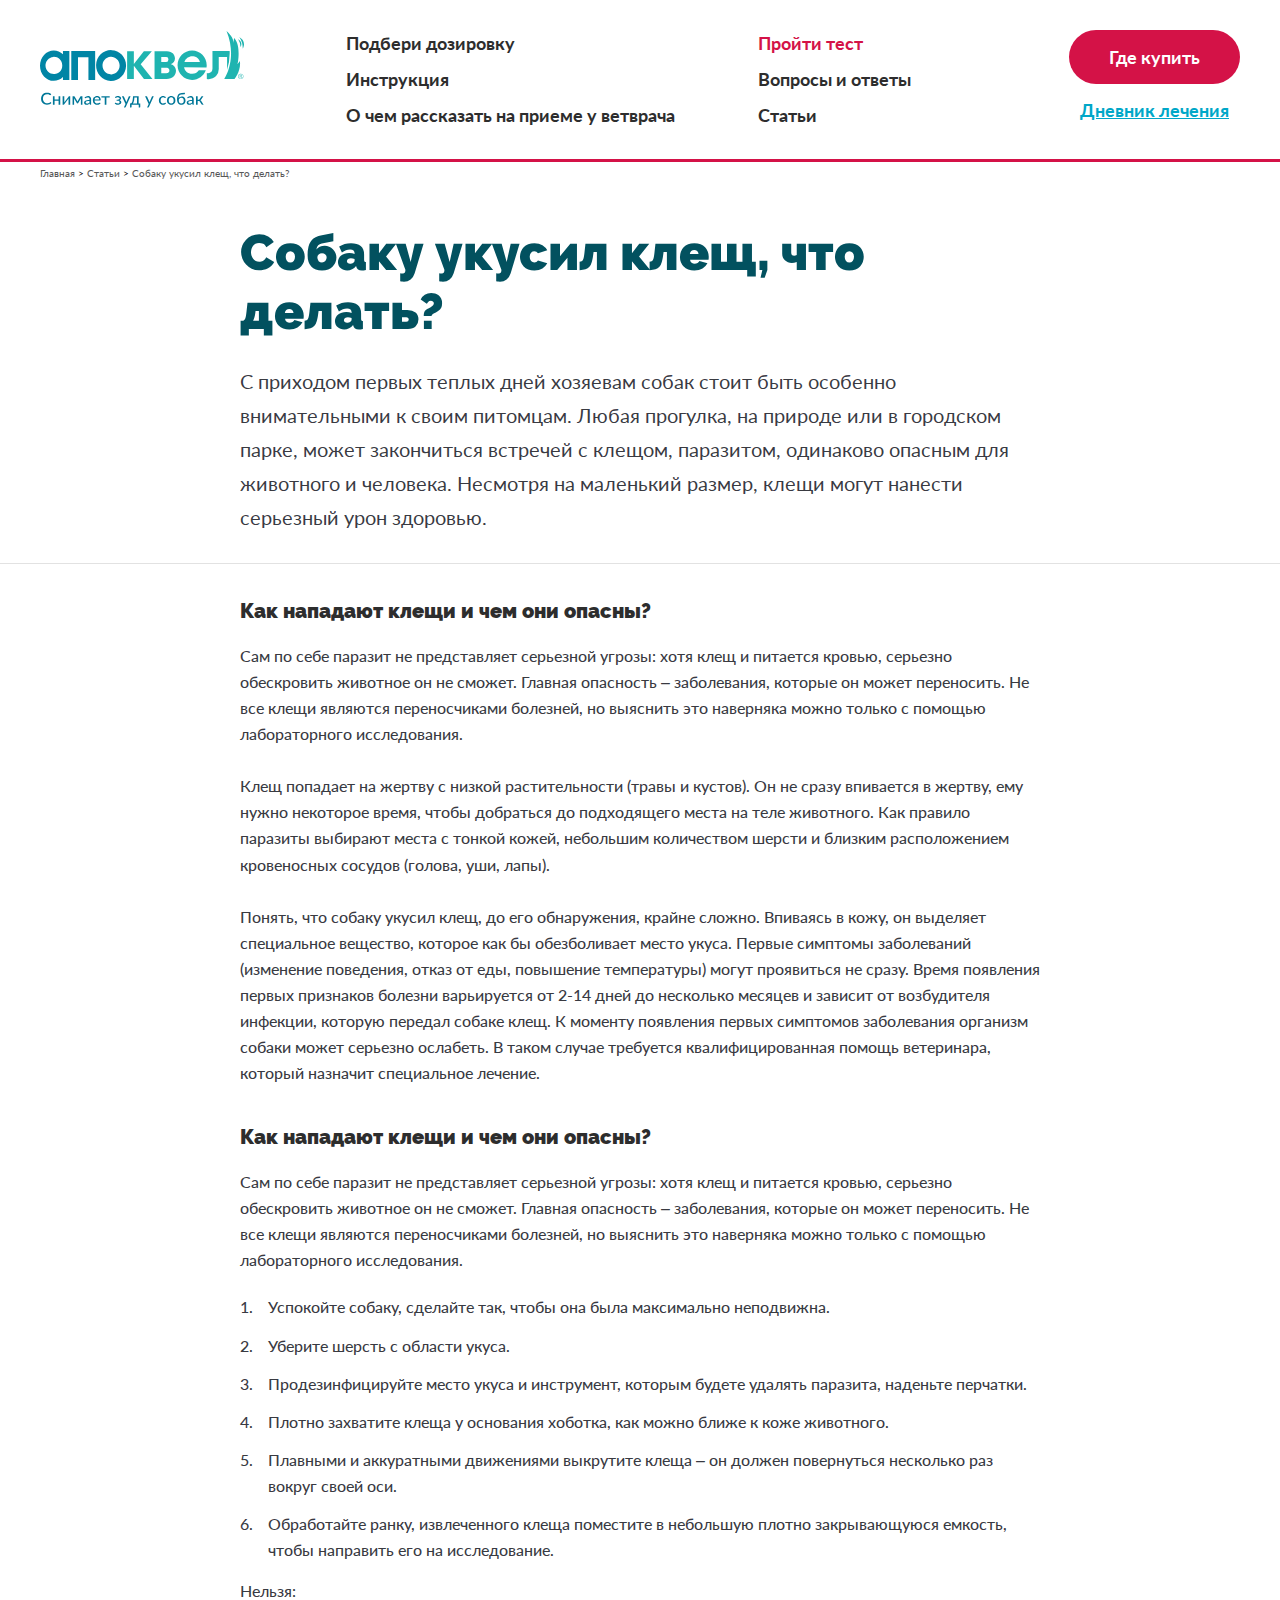
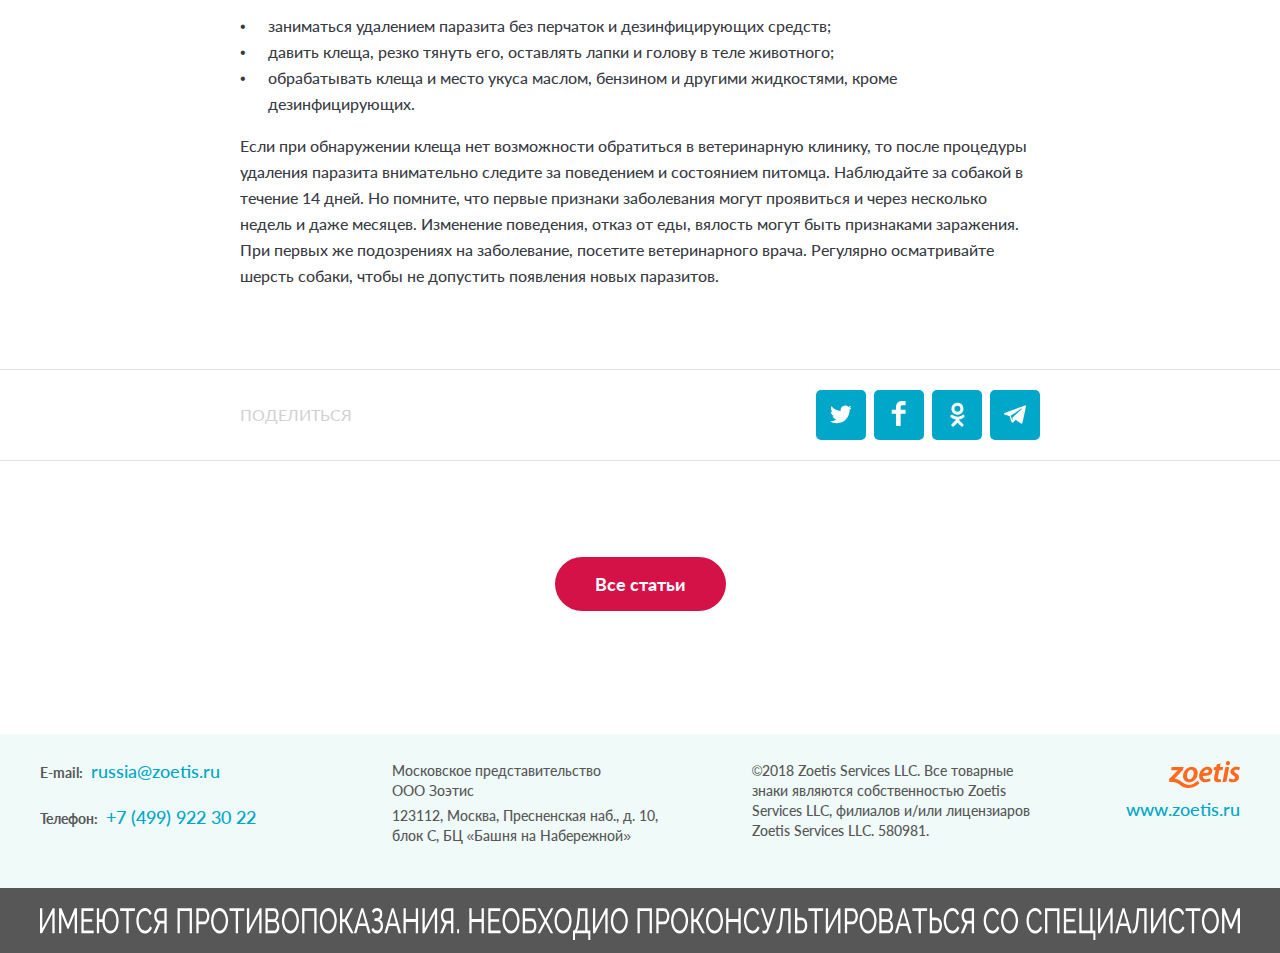
==== article.html @ 3fef0520 "Update 2019-03-25T12:19:50.492Z" ====
<!DOCTYPE html>
<html lang="ru">

<head>
    <meta charset="utf-8">
    <meta name="viewport" content="width=device-width, initial-scale=1, maximum-scale=1, minimal-ui">
    <meta http-equiv="X-UA-Compatible" content="IE=11">
    <title>Симпарика | Статья</title>
    <meta name="description" content="">
    <meta name="keywords" content="">
    <link rel="apple-touch-icon" sizes="180x180" href="favicons/apple-touch-icon.png">
    <link rel="icon" type="image/png" sizes="32x32" href="favicons/favicon-32x32.png">
    <link rel="icon" type="image/png" sizes="16x16" href="favicons/favicon-16x16.png">
    <link rel="manifest" href="favicons/site.webmanifest">
    <link rel="mask-icon" href="favicons/safari-pinned-tab.svg" color="#5bbad5">
    <link rel="shortcut icon" href="favicons/favicon.ico">
    <meta name="msapplication-TileColor" content="#ffffff">
    <meta name="msapplication-config" content="favicons/browserconfig.xml">
    <meta name="theme-color" content="#ffffff">
    <link href="assets/styles/app.min.css" rel="stylesheet">
    <script src="assets/scripts/libs/jquery.min.js"></script>
    <script src="https://cdn.polyfill.io/v2/polyfill.min.js?features=es5,es6,es7,default-3.6,Object.values&amp;flags=gated&amp;version=latest&amp;unknown=ignore"></script>
</head>

<body>
    <div class="header">
        <div class="container container_full header__container">
            <div class="burger-button js-burger-button header__burger"><span></span></div><a class="header__logo"><img src="assets/images/logo.svg" /></a>
            <nav class="header__nav">
                <ul class="header__menu">
                    <li class="header__item header__item_mobile"><a class="header__link" href="index.html">Главная</a></li>
                    <li class="header__item"><a class="header__link" href="selection.html">Подбери дозировку</a></li>
                    <li class="header__item"><a class="header__link" href="instruction.html">Инструкция</a></li>
                    <li class="header__item"><a class="header__link" href="doctor.html">О чем рассказать на приеме у ветврача</a></li>
                    <li class="header__item"><a class="header__link is-active" href="test.html">Пройти тест</a></li>
                    <li class="header__item"><a class="header__link" href="faq.html">Вопросы и ответы</a></li>
                    <li class="header__item"><a class="header__link" href="articles.html">Статьи</a></li>
                    <li class="header__item header__item_mobile"><a class="header__link" href="index.html">Дневник лечения</a></li>
                </ul>
                <div class="header__buttons"><a class="button header__button" href="shops.html">Где купить</a><a class="header__buttonlink" href="#">Дневник лечения</a></div>
            </nav><a class="button header__mobilebutton" href="test.html">Где купить</a>
        </div>
    </div>
    <section class="breadcrumbs">
        <div class="container">
            <ul class="breadcrumbs__list">
                <li class="breadcrumbs__item"><a class="breadcrumbs__link" href="#">Главная</a></li>
                <li class="breadcrumbs__item"><a class="breadcrumbs__link" href="#">Статьи</a></li>
                <li class="breadcrumbs__item"><a class="breadcrumbs__link" href="#">Собаку укусил клещ, что делать?</a></li>
            </ul>
        </div>
    </section>
    <section class="section section_padding_two">
        <div class="article">
            <div class="article__head">
                <div class="container container_small">
                    <h1 class="article__title">Собаку укусил клещ, что делать?</h1>
                    <div class="article__description">С приходом первых теплых дней хозяевам собак стоит быть особенно внимательными к своим питомцам. Любая прогулка, на природе или в городском парке, может закончиться встречей с клещом, паразитом, одинаково опасным для животного и человека. Несмотря на маленький размер, клещи могут нанести серьезный урон здоровью.</div>
                </div>
            </div>
            <div class="article__content">
                <div class="container container_small">
                    <div class="content-zone content-zone content-zone_article">
                        <h2>Как нападают клещи и чем они опасны?</h2>
                        <p>Сам по себе паразит не представляет серьезной угрозы: хотя клещ и питается кровью, серьезно обескровить животное он не сможет. Главная опасность – заболевания, которые он может переносить. Не все клещи являются переносчиками болезней, но выяснить это наверняка можно только с помощью лабораторного исследования.</p>
                        <p>Клещ попадает на жертву с низкой растительности (травы и кустов). Он не сразу впивается в жертву, ему нужно некоторое время, чтобы добраться до подходящего места на теле животного. Как правило паразиты выбирают места с тонкой кожей, небольшим количеством шерсти и близким расположением кровеносных сосудов (голова, уши, лапы).</p>
                        <p>Понять, что собаку укусил клещ, до его обнаружения, крайне сложно. Впиваясь в кожу, он выделяет специальное вещество, которое как бы обезболивает место укуса. Первые симптомы заболеваний (изменение поведения, отказ от еды, повышение температуры) могут проявиться не сразу. Время появления первых признаков болезни варьируется от 2-14 дней до несколько месяцев и зависит от возбудителя инфекции, которую передал собаке клещ. К моменту появления первых симптомов заболевания организм собаки может серьезно ослабеть. В таком случае требуется квалифицированная помощь ветеринара, который назначит специальное лечение.</p>
                        <h2>Как нападают клещи и чем они опасны?</h2>
                        <p>Сам по себе паразит не представляет серьезной угрозы: хотя клещ и питается кровью, серьезно обескровить животное он не сможет. Главная опасность – заболевания, которые он может переносить. Не все клещи являются переносчиками болезней, но выяснить это наверняка можно только с помощью лабораторного исследования.</p>
                        <ol>
                            <li>Успокойте собаку, сделайте так, чтобы она была максимально неподвижна.</li>
                            <li>Уберите шерсть с области укуса.</li>
                            <li>Продезинфицируйте место укуса и инструмент, которым будете удалять паразита, наденьте перчатки.</li>
                            <li>Плотно захватите клеща у основания хоботка, как можно ближе к коже животного.</li>
                            <li>Плавными и аккуратными движениями выкрутите клеща – он должен повернуться несколько раз вокруг своей оси.</li>
                            <li>Обработайте ранку, извлеченного клеща поместите в небольшую плотно закрывающуюся емкость, чтобы направить его на исследование.</li>
                        </ol>
                        <p>Нельзя:</p>
                        <ul>
                            <li>заниматься удалением паразита без перчаток и дезинфицирующих средств;</li>
                            <li>давить клеща, резко тянуть его, оставлять лапки и голову в теле животного;</li>
                            <li>обрабатывать клеща и место укуса маслом, бензином и другими жидкостями, кроме дезинфицирующих.</li>
                        </ul>
                        <p>Если при обнаружении клеща нет возможности обратиться в ветеринарную клинику, то после процедуры удаления паразита внимательно следите за поведением и состоянием питомца. Наблюдайте за собакой в течение 14 дней. Но помните, что первые признаки заболевания могут проявиться и через несколько недель и даже месяцев. Изменение поведения, отказ от еды, вялость могут быть признаками заражения. При первых же подозрениях на заболевание, посетите ветеринарного врача. Регулярно осматривайте шерсть собаки, чтобы не допустить появления новых паразитов.</p>
                    </div>
                </div>
            </div>
            <div class="article__share">
                <div class="container container_small">
                    <div class="share">
                        <p class="share__text">Поделиться</p>
                        <div class="share__buttons"><button class="share__button" type="button" data-sharer="twitter" data-title="Заголовок" data-hashtags="хештег1, хештег2" data-url="URL страницы"><svg class="share__icon"><use xlink:href="assets/images/icon.svg#icon_twitter"></use></svg></button><button class="share__button" type="button" data-sharer="facebook" data-hashtag="хештег" data-url="URL страницы"><svg class="share__icon"><use xlink:href="assets/images/icon.svg#icon_facebook"></use></svg></button><button class="share__button" type="button" data-sharer="okru" data-url="URL страницы" data-title="Заголовок"><svg class="share__icon"><use xlink:href="assets/images/icon.svg#icon_odnoklassniki"></use></svg></button><button class="share__button" type="button" data-sharer="telegram" data-title="Заголовок" data-url="URL страницы"><svg class="share__icon"><use xlink:href="assets/images/icon.svg#icon_telegram"></use></svg></button></div>
                    </div>
                </div>
            </div>
            <div class="article__footer">
                <div class="container container_small"><a class="button" href="articles.html">Все статьи</a></div>
            </div>
        </div>
    </section>
    <div class="footer">
        <div class="footer__bottom">
            <div class="container container_flex">
                <div class="footer__grid">
                    <div class="footer__col footer__col_info">
                        <div class="footer__info"><span class="footer__field">E-mail:</span><a class="footer__value" href="mailto:russia@zoetis.ru">russia@zoetis.ru</a></div>
                        <div class="footer__info"><span class="footer__field">Телефон:</span><a class="footer__value" href="tel: +7 (499) 922 30 22">+7 (499) 922 30 22</a></div><a class="footer__logolink footer__logolink_mobile" href="#">www.zoetis.ru</a>
                    </div>
                    <div class="footer__col footer__col_text">
                        <p>Московское представительство<br> ООО Зоэтис</p>
                        <p>123112, Москва, Пресненская наб., д. 10, блок С, БЦ «Башня на Набережной»</p>
                    </div>
                    <div class="footer__col footer__col_text footer__col footer__col_text_right">
                        <p>©2018 Zoetis Services LLC. Все товарные знаки являются собственностью Zoetis Services LLC, филиалов и/или лицензиаров Zoetis Services LLC. 580981.</p>
                    </div>
                    <div class="footer__col footer__col_logo"><a class="footer__logo"><img src="assets/images/zoetis.svg" /></a><a class="footer__logolink" href="#">www.zoetis.ru</a></div>
                </div>
            </div>
        </div>
        <div class="footer__top">
            <div class="container footer__warning-wrap">
                <div class="footer__warning"><img src="assets/images/warning_1.svg" /><img src="assets/images/warning_2.svg" /><img src="assets/images/warning_3.svg" /></div>
            </div>
        </div>
    </div>
    <script src="assets/scripts/app.min.js"></script>
    <script src="assets/scripts/main.js"></script>
</body>

</html>
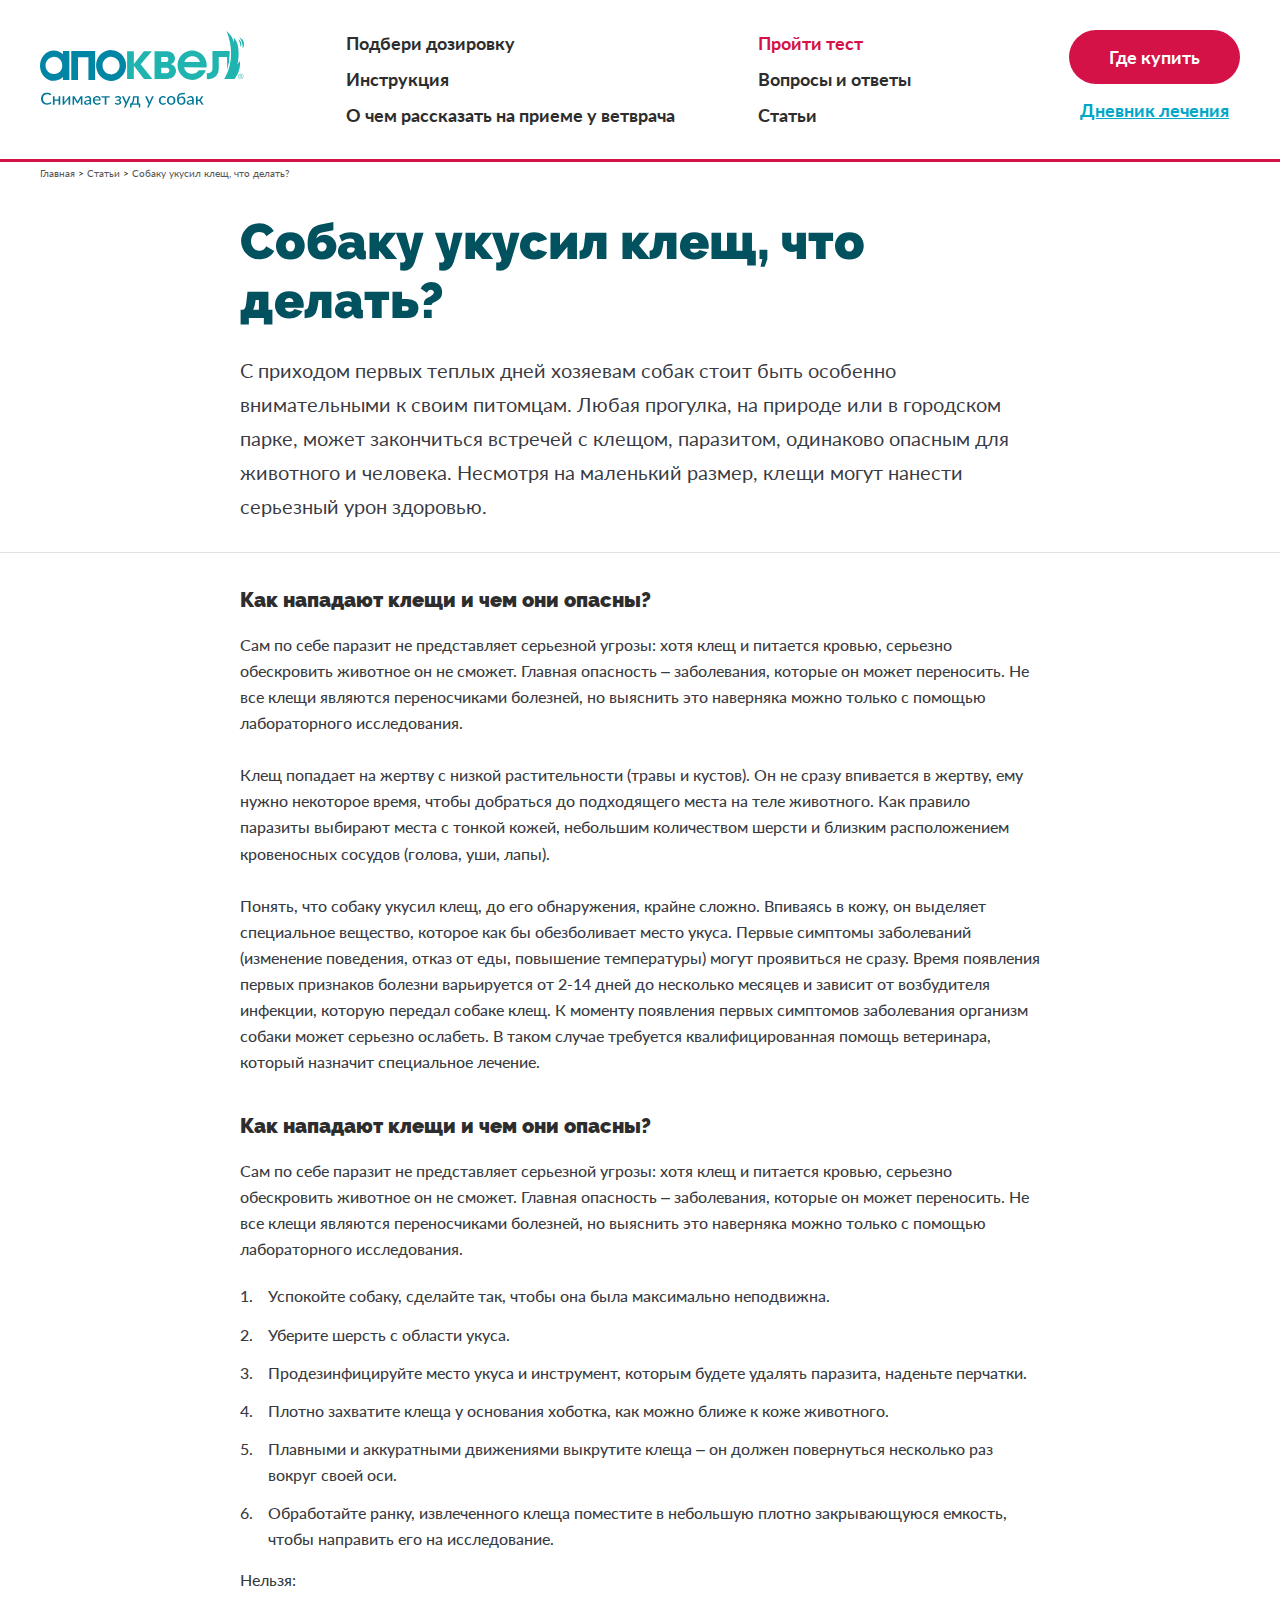
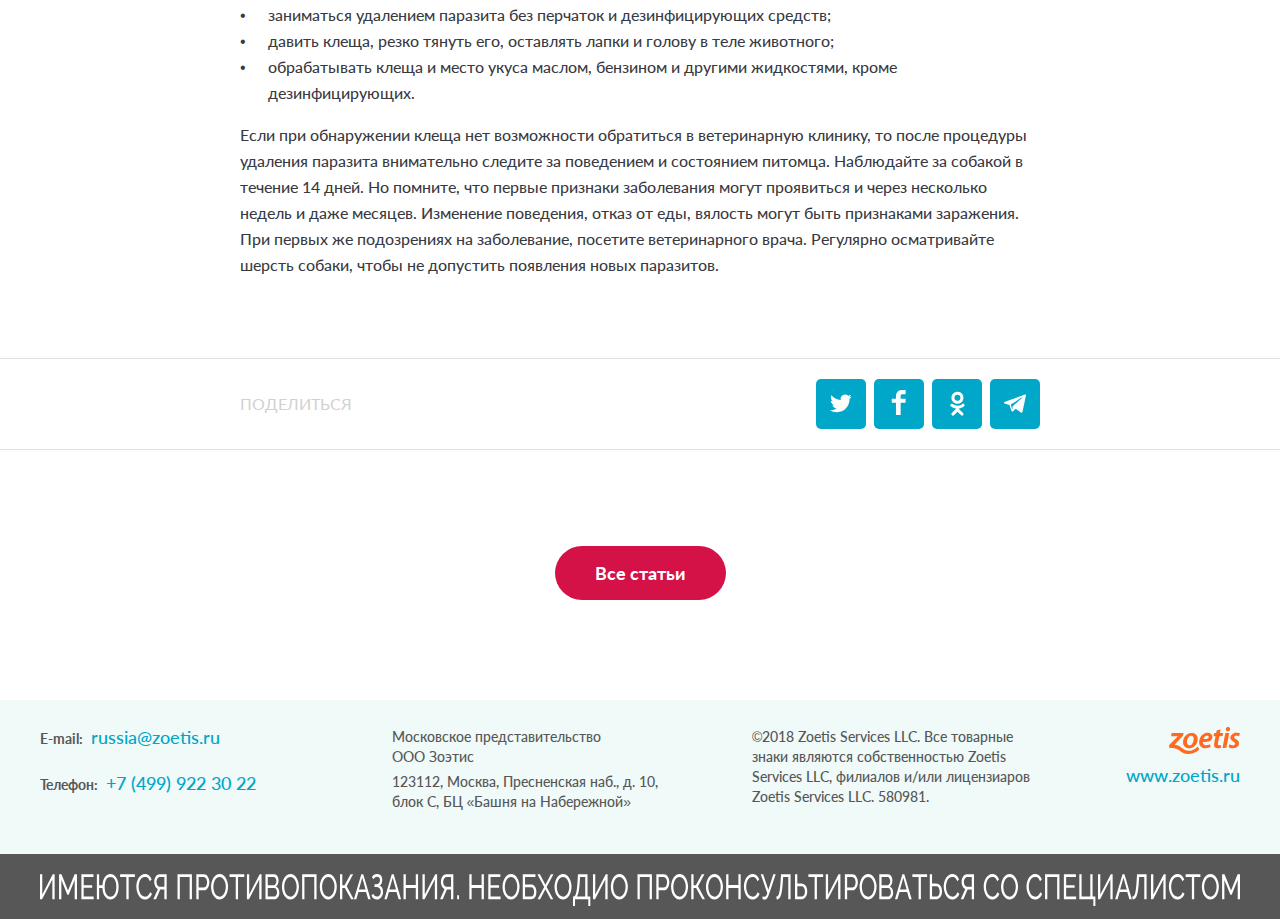
==== commit 886ee81d: "Update 2019-03-26T08:44:42.822Z" ====
--- a/article.html
+++ b/article.html
@@ -5,7 +5,7 @@
     <meta charset="utf-8">
     <meta name="viewport" content="width=device-width, initial-scale=1, maximum-scale=1, minimal-ui">
     <meta http-equiv="X-UA-Compatible" content="IE=11">
-    <title>Симпарика | Статья</title>
+    <title>Апоквел | Статья</title>
     <meta name="description" content="">
     <meta name="keywords" content="">
     <link rel="apple-touch-icon" sizes="180x180" href="favicons/apple-touch-icon.png">
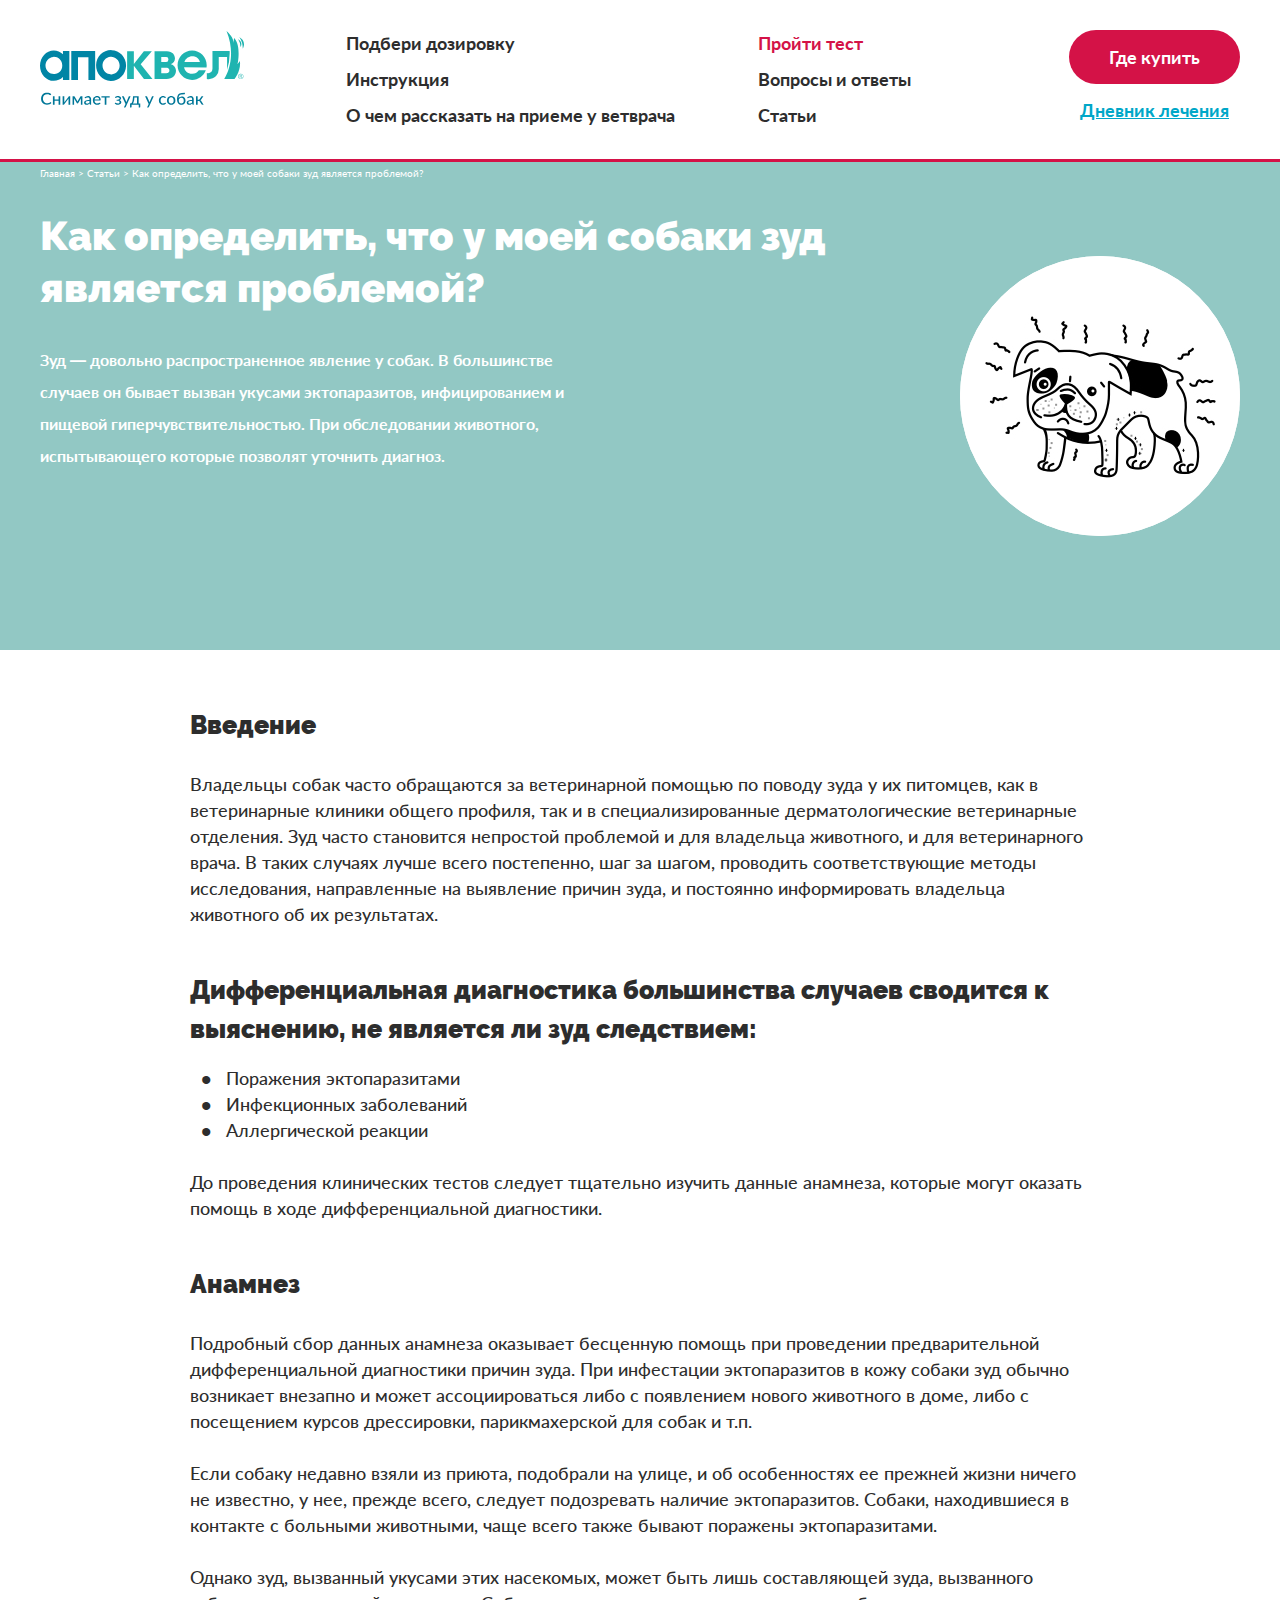
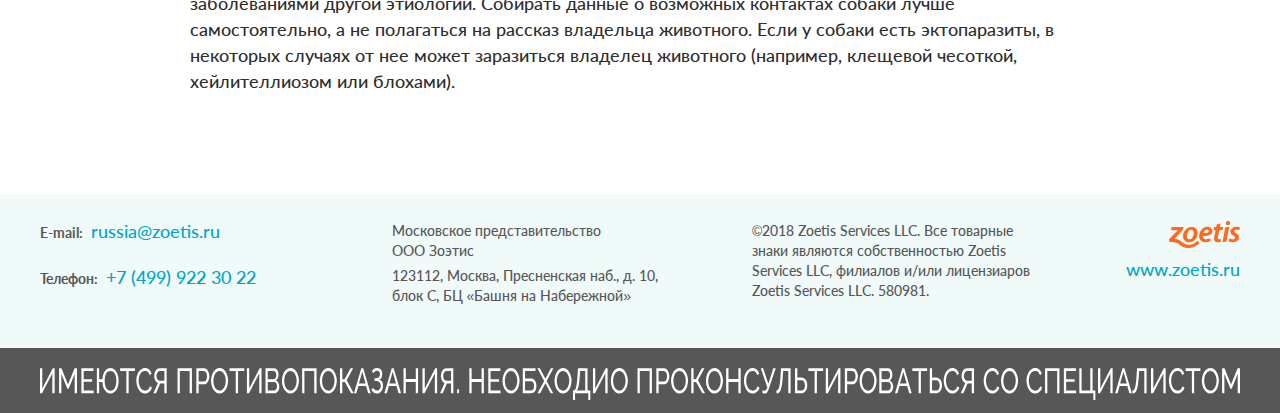
==== commit 4994cec2: "Update 2019-03-30T07:32:53.057Z" ====
--- a/article.html
+++ b/article.html
@@ -41,63 +41,45 @@
             </nav><a class="button header__mobilebutton" href="test.html">Где купить</a>
         </div>
     </div>
-    <section class="breadcrumbs">
+    <section class="breadcrumbs breadcrumbs_white breadcrumbs_fixed">
         <div class="container">
             <ul class="breadcrumbs__list">
                 <li class="breadcrumbs__item"><a class="breadcrumbs__link" href="#">Главная</a></li>
                 <li class="breadcrumbs__item"><a class="breadcrumbs__link" href="#">Статьи</a></li>
-                <li class="breadcrumbs__item"><a class="breadcrumbs__link" href="#">Собаку укусил клещ, что делать?</a></li>
+                <li class="breadcrumbs__item"><a class="breadcrumbs__link" href="#">Как определить, что у моей собаки зуд является проблемой?</a></li>
             </ul>
         </div>
     </section>
-    <section class="section section_padding_two">
-        <div class="article">
-            <div class="article__head">
-                <div class="container container_small">
-                    <h1 class="article__title">Собаку укусил клещ, что делать?</h1>
-                    <div class="article__description">С приходом первых теплых дней хозяевам собак стоит быть особенно внимательными к своим питомцам. Любая прогулка, на природе или в городском парке, может закончиться встречей с клещом, паразитом, одинаково опасным для животного и человека. Несмотря на маленький размер, клещи могут нанести серьезный урон здоровью.</div>
+    <div class="head-wrapper">
+        <div class="head">
+            <div class="container">
+                <div class="head__texts">
+                    <h1 class="head__title">Как определить, что у моей собаки зуд является проблемой?</h1>
+                    <div class="head__text">Зуд — довольно распространенное явление у собак. В большинстве случаев он бывает вызван укусами эктопаразитов, инфицированием и пищевой гиперчувствительностью. При обследовании животного, испытывающего которые позволят уточнить диагноз.</div>
                 </div>
-            </div>
-            <div class="article__content">
-                <div class="container container_small">
-                    <div class="content-zone content-zone content-zone_article">
-                        <h2>Как нападают клещи и чем они опасны?</h2>
-                        <p>Сам по себе паразит не представляет серьезной угрозы: хотя клещ и питается кровью, серьезно обескровить животное он не сможет. Главная опасность – заболевания, которые он может переносить. Не все клещи являются переносчиками болезней, но выяснить это наверняка можно только с помощью лабораторного исследования.</p>
-                        <p>Клещ попадает на жертву с низкой растительности (травы и кустов). Он не сразу впивается в жертву, ему нужно некоторое время, чтобы добраться до подходящего места на теле животного. Как правило паразиты выбирают места с тонкой кожей, небольшим количеством шерсти и близким расположением кровеносных сосудов (голова, уши, лапы).</p>
-                        <p>Понять, что собаку укусил клещ, до его обнаружения, крайне сложно. Впиваясь в кожу, он выделяет специальное вещество, которое как бы обезболивает место укуса. Первые симптомы заболеваний (изменение поведения, отказ от еды, повышение температуры) могут проявиться не сразу. Время появления первых признаков болезни варьируется от 2-14 дней до несколько месяцев и зависит от возбудителя инфекции, которую передал собаке клещ. К моменту появления первых симптомов заболевания организм собаки может серьезно ослабеть. В таком случае требуется квалифицированная помощь ветеринара, который назначит специальное лечение.</p>
-                        <h2>Как нападают клещи и чем они опасны?</h2>
-                        <p>Сам по себе паразит не представляет серьезной угрозы: хотя клещ и питается кровью, серьезно обескровить животное он не сможет. Главная опасность – заболевания, которые он может переносить. Не все клещи являются переносчиками болезней, но выяснить это наверняка можно только с помощью лабораторного исследования.</p>
-                        <ol>
-                            <li>Успокойте собаку, сделайте так, чтобы она была максимально неподвижна.</li>
-                            <li>Уберите шерсть с области укуса.</li>
-                            <li>Продезинфицируйте место укуса и инструмент, которым будете удалять паразита, наденьте перчатки.</li>
-                            <li>Плотно захватите клеща у основания хоботка, как можно ближе к коже животного.</li>
-                            <li>Плавными и аккуратными движениями выкрутите клеща – он должен повернуться несколько раз вокруг своей оси.</li>
-                            <li>Обработайте ранку, извлеченного клеща поместите в небольшую плотно закрывающуюся емкость, чтобы направить его на исследование.</li>
-                        </ol>
-                        <p>Нельзя:</p>
-                        <ul>
-                            <li>заниматься удалением паразита без перчаток и дезинфицирующих средств;</li>
-                            <li>давить клеща, резко тянуть его, оставлять лапки и голову в теле животного;</li>
-                            <li>обрабатывать клеща и место укуса маслом, бензином и другими жидкостями, кроме дезинфицирующих.</li>
-                        </ul>
-                        <p>Если при обнаружении клеща нет возможности обратиться в ветеринарную клинику, то после процедуры удаления паразита внимательно следите за поведением и состоянием питомца. Наблюдайте за собакой в течение 14 дней. Но помните, что первые признаки заболевания могут проявиться и через несколько недель и даже месяцев. Изменение поведения, отказ от еды, вялость могут быть признаками заражения. При первых же подозрениях на заболевание, посетите ветеринарного врача. Регулярно осматривайте шерсть собаки, чтобы не допустить появления новых паразитов.</p>
-                    </div>
-                </div>
-            </div>
-            <div class="article__share">
-                <div class="container container_small">
-                    <div class="share">
-                        <p class="share__text">Поделиться</p>
-                        <div class="share__buttons"><button class="share__button" type="button" data-sharer="twitter" data-title="Заголовок" data-hashtags="хештег1, хештег2" data-url="URL страницы"><svg class="share__icon"><use xlink:href="assets/images/icon.svg#icon_twitter"></use></svg></button><button class="share__button" type="button" data-sharer="facebook" data-hashtag="хештег" data-url="URL страницы"><svg class="share__icon"><use xlink:href="assets/images/icon.svg#icon_facebook"></use></svg></button><button class="share__button" type="button" data-sharer="okru" data-url="URL страницы" data-title="Заголовок"><svg class="share__icon"><use xlink:href="assets/images/icon.svg#icon_odnoklassniki"></use></svg></button><button class="share__button" type="button" data-sharer="telegram" data-title="Заголовок" data-url="URL страницы"><svg class="share__icon"><use xlink:href="assets/images/icon.svg#icon_telegram"></use></svg></button></div>
-                    </div>
-                </div>
-            </div>
-            <div class="article__footer">
-                <div class="container container_small"><a class="button" href="articles.html">Все статьи</a></div>
+                <div class="head__image"><img src="assets/images/article_image_1.jpg" /></div>
             </div>
         </div>
-    </section>
+    </div>
+    <div class="article">
+        <div class="container container_small">
+            <div class="article__content">
+                <h2>Введение</h2>
+                <p>Владельцы собак часто обращаются за ветеринарной помощью по поводу зуда у их питомцев, как в ветеринарные клиники общего профиля, так и в специализированные дерматологические ветеринарные отделения. Зуд часто становится непростой проблемой и для владельца животного, и для ветеринарного врача. В таких случаях лучше всего постепенно, шаг за шагом, проводить соответствующие методы исследования, направленные на выявление причин зуда, и постоянно информировать владельца животного об их результатах.</p>
+                <h2>Дифференциальная диагностика большинства случаев сводится к выяснению, не является ли зуд следствием:</h2>
+                <ul>
+                    <li>Поражения эктопаразитами</li>
+                    <li>Инфекционных заболеваний</li>
+                    <li>Аллергической реакции</li>
+                </ul>
+                <p>До проведения клинических тестов следует тщательно изучить данные анамнеза, которые могут оказать помощь в ходе дифференциальной диагностики.</p>
+                <h2>Анамнез</h2>
+                <p>Подробный сбор данных анамнеза оказывает бесценную помощь при проведении предварительной дифференциальной диагностики причин зуда. При инфестации эктопаразитов в кожу собаки зуд обычно возникает внезапно и может ассоциироваться либо с появлением нового животного в доме, либо с посещением курсов дрессировки, парикмахерской для собак и т.п.</p>
+                <p>Если собаку недавно взяли из приюта, подобрали на улице, и об особенностях ее прежней жизни ничего не известно, у нее, прежде всего, следует подозревать наличие эктопаразитов. Собаки, находившиеся в контакте с больными животными, чаще всего также бывают поражены эктопаразитами.</p>
+                <p>Однако зуд, вызванный укусами этих насекомых, может быть лишь составляющей зуда, вызванного заболеваниями другой этиологии. Собирать данные о возможных контактах собаки лучше самостоятельно, а не полагаться на рассказ владельца животного. Если у собаки есть эктопаразиты, в некоторых случаях от нее может заразиться владелец животного (например, клещевой чесоткой, хейлителлиозом или блохами).</p>
+            </div>
+        </div>
+    </div>
     <div class="footer">
         <div class="footer__bottom">
             <div class="container container_flex">
